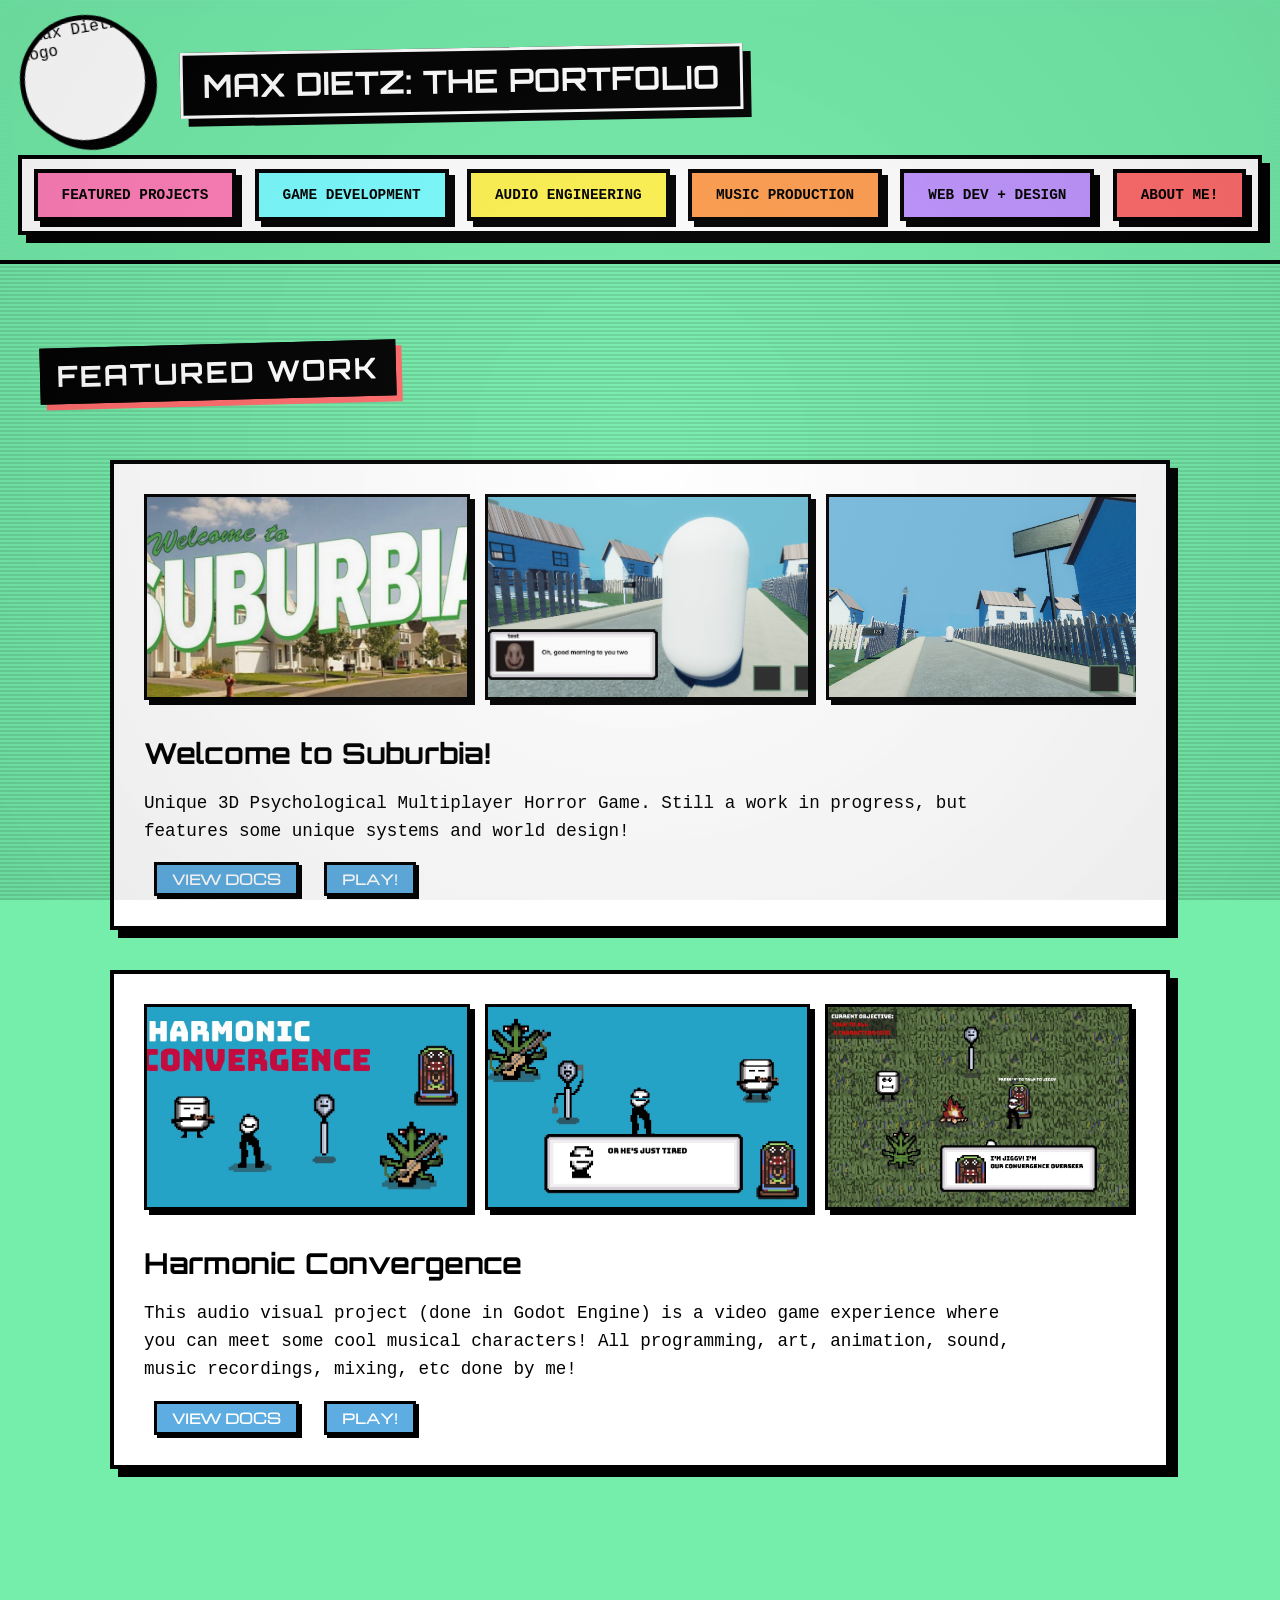
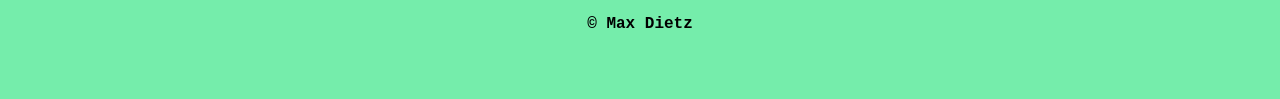
==== portfolioFolder/index.html @ 634a85a2 "universal V2 implement Design Docs" ====
<!DOCTYPE html>
<html lang="en">
<head>
    <meta charset="UTF-8">
    <meta name="viewport" content="width=device-width, initial-scale=1.0">
    <title>Max Dietz - The Portfolio</title>
    <link href="portfolio.css" rel="stylesheet">
    <link href="https://fonts.googleapis.com/css2?family=Michroma&family=Orbitron:wght@400..900&family=Raleway:ital,wght@0,100..900;1,100..900&family=Roboto:ital,wght@0,100..900;1,100..900&display=swap" rel="stylesheet">
</head>
<body>

    <div class="top-bar">
        <div class="header-wrap">
            <img src="img/logo.png" alt="Max Dietz Logo" class="main-logo"> 
            <header>
                <h1>MAX DIETZ: THE PORTFOLIO</h1>
            </header>
        </div>
        
        <nav>
            <ul>
                <li><a href="https://maxjdietz.github.io/max-dietz-portfolio/portfolioFolder/index.html">Featured Projects</a></li>
                <li><a href="https://maxjdietz.github.io/max-dietz-portfolio/portfolioFolder/portfolio_gameDev.html">Game Development</a></li>
                <li><a href="https://maxjdietz.github.io/max-dietz-portfolio/portfolioFolder/portfolio_AudioEng.html">Audio Engineering</a></li>
                <li><a href="https://maxjdietz.github.io/max-dietz-portfolio/portfolioFolder/portfolio_MusicProd.html">Music Production</a></li>
                <li><a href="https://maxjdietz.github.io/max-dietz-portfolio/portfolioFolder/portfolio_Design.html">Web Dev + Design</a></li>
                <li><a href="https://maxjdietz.github.io/max-dietz-portfolio/portfolioFolder/portfolio_AboutMe.html">About Me!</a></li>
            </ul>
        </nav>
    </div>

    <main>
        <h2>Featured Work</h2>

        <div class="side">
            <div class="side-image-row">
                <img src="img/Welcome4.jpg" alt="Suburbia 4">
                <img src="img/Welcome1.jpg" alt="Suburbia 1">
                <img src="img/Welcome2.jpg" alt="Suburbia 2">
                <img src="img/Welcome3.jpg" alt="Suburbia 3">
            </div>
            <aside>
                <h3>Welcome to Suburbia!</h3>
                <p>Unique 3D Psychological Multiplayer Horror Game. Still a work in progress, but features some unique systems and world design!</p>
                <div style="display: flex; gap: 15px; margin-top: 10px;">
                    <button class="projects-btn" onclick="openModal('radio')">View Docs</button>
                    <a href="https://mjdietz04.itch.io/welcome-to-suburbia" class="projects-btn" target="_blank" style="background: #5dade2;">Play!</a>
                </div>
            </aside>
        </div>

        <div class="side">
            <div class="side-image-row">
                <img src="img/hC1.jpg" alt="Harmonic 1">
                <img src="img/hC2.jpg" alt="Harmonic 2">
                <img src="img/hC3.jpg" alt="Harmonic 3">
                <img src="img/hC4.jpg" alt="Harmonic 4">
            </div>
            <aside>
                <h3>Harmonic Convergence</h3>
                <p>This audio visual project (done in Godot Engine) is a video game experience where you can meet some cool musical characters! All programming, art, animation, sound, music recordings, mixing, etc done by me!</p>
                <div style="display: flex; gap: 15px; margin-top: 10px;">
                    <button class="projects-btn" onclick="openModal('radio')">View Docs</button>
                    <a href="https://mjdietz04.itch.io/harmonic-convergence" class="projects-btn" target="_blank" style="background: #5dade2;">Play!</a>
                </div>
            </aside>
        </div>
    </main>

    <footer><p>© Max Dietz</p></footer>

    <div id="projectModal" class="modal-overlay">
        <button class="close-doc" onclick="closeModal()">✕ CLOSE</button>
        <div class="modal-container" id="modalBody"></div>
    </div>

    <script src="portfolio.js"></script>
</body>
</html>
---- portfolioFolder/portfolio.css ----
:root {
    --bg-color: #75edab;
    --card-bg: #ffffff;
    --accent: #ff6b6b; /* A goofy coral red */
    --shadow: 8px 8px 0px 0px rgba(0,0,0,1);
    --hover-shadow: 4px 4px 0px 0px rgba(0,0,0,1);
}



/* Header & Nav */
/* Sticky Nav Logic */


.header-wrap {
    display: flex;
    align-items: center;
    gap: 20px;
    margin-left: 20px;
}:root {
    --bg-color: #75edab;
    --card-bg: #ffffff;
    --accent: #ff6b6b; /* A goofy coral red */
    --shadow: 8px 8px 0px 0px rgba(0,0,0,1);
    --hover-shadow: 4px 4px 0px 0px rgba(0,0,0,1);
}

html, body {
    height: 100%;
    margin: 0;
    background-color: var(--bg-color);
    font-family: 'Courier New', Courier, monospace;
    scroll-behavior: smooth;
}
html {
    /* Ensures the 'canvas' for the background exists for the whole page */
    height: 100%;
    background-color: var(--bg-color); 
}

body {
    /* Min-height ensures it covers the screen, but can grow with projects */
    min-height: 100%;
    margin: 0;
    padding: 0;

    /* Your texture logic */
    background: linear-gradient(
        rgba(18, 16, 16, 0) 50%, 
        rgba(0, 0, 0, 0.1) 50%
    ), var(--bg-color);
    background-size: 100% 4px;
    background-attachment: fixed;
    
    /* This helps keep the background from 'jumping' on mobile */
    background-repeat: repeat;
}
body::after {
    content: "";
    position: fixed; /* Keeps the vignette/glow glued to the glass */
    top: 0;
    left: 0;
    width: 100vw;
    height: 100vh;
    /* This creates that slight screen-glow/static feel */
    background: radial-gradient(circle, rgba(255,255,255,0.05) 0%, rgba(0,0,0,0.08) 100%);
    pointer-events: none;
    z-index: 9999;
}

/* Remove background from body, keep it only on html */
body {
    background-color: var(--bg-color);
    margin: 0;
}

/* Create a dedicated texture layer */
body::before {
    content: "";
    position: fixed; /* Glued to the screen */
    top: 0;
    left: 0;
    width: 100%;
    height: 100%;
    z-index: -1; /* Sits behind everything */
    
    background: linear-gradient(
        rgba(18, 16, 16, 0) 50%, 
        rgba(0, 0, 0, 0.1) 50%
    );
    background-size: 100% 4px;
    pointer-events: none; /* Clicks go through it */
}
/* Header & Nav */
/* Sticky Nav Logic */


.top-bar {
    position: sticky; 
    top: 0;
    z-index: 1000;
    padding: 15px 0;
    

    background: rgba(117, 237, 171, 0.8); 
    backdrop-filter: blur(5px); 
    
    border-bottom: 4px solid black; 
    -webkit-backdrop-filter: blur(10px);
    border-bottom: 4px solid black;
}
.top-bar {
    background: rgba(117, 237, 171, 0.85); /* Your green at 85% opacity */
    backdrop-filter: blur(10px); /* Blurs the grid texture behind it */
    -webkit-backdrop-filter: blur(10px);
    border-bottom: 4px solid black;
}




/* You'll need to change your H1 border so it doesn't disappear */
.top-bar h1 {
    border: 3px solid white;
    font-family: 'Orbitron', sans-serif; /* Matching your project titles */
}

.header-wrap {
    display: flex;
    align-items: center;
    gap: 30px;
    margin-left: 20px;
}

/* Logo Styling - The "Sticker" Look */
.main-logo {
    width: 120px;       /* Increased from 80px */
    height: 120px;      /* Increased from 80px */
    border: 5px solid black; /* Slightly thicker border for the larger size */
    border-radius: 50%; 
    background: white;
    transform: rotate(-10deg); 
    box-shadow: 6px 6px 0px black; /* Heavier shadow for a bigger "sticker" */
    transition: 0.3s cubic-bezier(0.175, 0.885, 0.32, 1.275);
    object-fit: contain;
    z-index: 1001; /* Ensure it sits above the nav */
}

.main-logo:hover {
    transform: rotate(5deg) scale(1.15); /* Slightly more aggressive pop */
    background: var(--accent);
}


h1 {
    background: black;
    color: white;
    display: inline-block;
    padding: 10px 20px;
    transform: rotate(-1deg);
    border: 3px solid black;
    box-shadow: var(--shadow);
    margin-bottom: 20px;
}

/* 3. THE "STICKER SHEET" NAV */
/* 3. THE CLEAN STICKER NAV (No Double Borders) */
nav {
    background: transparent;
    border: none;
    box-shadow: none;
    width: 100%;
    margin: 30px 0;
    padding: 0;
    position: sticky;
    top: 20px;
    z-index: 1000;
}

nav ul {
    display: flex;
    list-style: none;
    padding: 0;
    margin: 0;
    gap: 15px; 
    justify-content: center;
    flex-wrap: wrap;
}

/* We strip the LI completely so it doesn't create extra boxes/borders */
nav li {
    background: none !important;
    border: none !important;
    padding: 0 !important;
    margin: 0 !important;
    box-shadow: none !important;
}

nav li a {
    display: inline-block;
    padding: 14px 24px;
    text-decoration: none;
    color: black;
    font-weight: 900;
    font-size: 0.9rem;
    text-transform: uppercase;
    
    /* THE ONLY BORDER */
    border: 4px solid #000; 
    
    /* Hard Shadow */
    box-shadow: 6px 6px 0px 0px #000;
    
    transition: all 0.2s cubic-bezier(0.175, 0.885, 0.32, 1.275);
}

/* Colors for the stickers */
nav li:nth-child(1) a { background: #ff7eb9; } 
nav li:nth-child(2) a { background: #7afcff; } 
nav li:nth-child(3) a { background: #fff352; } 
nav li:nth-child(4) a { background: #ff9e4f; } 
nav li:nth-child(5) a { background: #bf94ff; } 
nav li:nth-child(6) a { background: #ff6b6b; } 

/* The "Wobble" Hover Effect */
nav li:hover a {
    transform: scale(1.1) rotate(-3deg); /* Slight tilt */
    box-shadow: 10px 10px 0px 0px #000;
}

nav li:active a {
    transform: scale(0.95) rotate(0deg);
    box-shadow: 2px 2px 0px 0px #000;
}

/* Main Content Layout */
main {
    padding: 40px 20px;
}

h2 {
    font-size: 2.5rem;
    margin-left: 10px;
    font-family: 'Orbitron', sans-serif; /* Matching your project titles */
}

main h2 {
    background: black;
    color: white;
    display: inline-block; /* Makes the box only as wide as the text */
    padding: 8px 15px;
    font-family: 'Orbitron', sans-serif; /* Matching your project titles */
    font-size: 1.8rem;
    text-transform: uppercase;
    letter-spacing: 2px;
    
    /* The "Goofy" tilt */
    transform: rotate(-1.5deg);
    
    /* Hard shadow to match the cards */
    box-shadow: 6px 6px 0px var(--accent); /* Using your coral red for the shadow here! */
    
    border: 2px solid black;
    margin: 40px 0 20px 20px; /* Gives it space from projects above it */
}

/* Optional: Alternating tilts for a more chaotic look */
main h2:nth-of-type(even) {
    transform: rotate(1.5deg);
    box-shadow: -6px 6px 0px var(--accent);
}

/* Goofy Project Cards */
.side {
    background-color: var(--card-bg);
    border: 4px solid black;
    box-shadow: var(--shadow);
    margin: 40px auto;
    padding: 20px;
    width: 80%;
    transition: all 0.3s cubic-bezier(0.175, 0.885, 0.32, 1.275);
    display: flex;
    flex-direction: column;
}

.side:hover {
    transform: scale(1.02) rotate(0.5deg);
    box-shadow: 12px 12px 0px 0px rgba(0,0,0,1);
    background-color: #f0f0f0;
}

.side aside h3 {
    font-family: 'Orbitron', sans-serif;
    font-size: 1.8rem; /* Bigger title */
    display: flex;
    justify-content: space-between; /* Pushes button to the right */
    align-items: center;
    flex-wrap: wrap; /* Prevents squishing on mobile */
    gap: 15px;
    margin-bottom: 15px;
}

/* Image Handling */
.image-scroller {
    display: flex;
    overflow-x: auto;
    gap: 15px;
    padding-bottom: 15px;
}

img {
    width: 250px;
    height: 150px;
    object-fit: cover;
    border: 3px solid black;
    filter: grayscale(20%);
    transition: 0.3s;
}

img:hover {
    filter: grayscale(0%);
    transform: scale(1.05);
}

.projects-btn {
    background: var(--accent); /* Using your coral red for the main action */
    color: black;
    border: 4px solid black;
    padding: 12px 24px; /* Much bigger button */
    text-decoration: none;
    font-family: 'Michroma', sans-serif;
    font-size: 1rem;
    font-weight: bold;
    text-transform: uppercase;
    box-shadow: 8px 8px 0px black; /* Heavier shadow */
    transition: 0.2s cubic-bezier(0.175, 0.885, 0.32, 1.275);
    cursor: pointer;
}

.projects-btn:hover {
    transform: translate(-2px, -2px); /* Slight lift */
    box-shadow: 12px 12px 0px black;
    background: white; /* Flip colors on hover */
}

.projects-btn:active {
    transform: translate(4px, 4px);
    box-shadow: 2px 2px 0px black;
}

footer {
    text-align: center;
    padding: 50px;
    font-weight: bold;
}


/* Nav Adjustment */
nav {
    margin: 10px auto;
    width: 95%;
    /* Keep your existing nav styles here */
}

h1 {
    background: black;
    color: white;
    display: inline-block;
    padding: 10px 20px;
    transform: rotate(-1deg);
    border: 3px solid black;
    box-shadow: var(--shadow);
    margin-bottom: 20px;
}

nav {
    background: white;
    border: 4px solid black;
    box-shadow: var(--shadow);
    padding: 10px;
    width: 95%;
}

nav ul {
    display: flex;
    list-style: none;
    padding: 0;
    margin: 0;
    justify-content: space-around;
    flex-wrap: wrap;
}

nav li {
    background: white;
    border: 2px solid black;
    padding: 8px 15px;
    margin: 5px;
    transition: 0.2s;
    cursor: pointer;
}

nav li:hover {
    background: var(--accent);
    transform: translateY(-3px) rotate(2deg);
    box-shadow: var(--hover-shadow);
}

/* Main Content Layout */
main {
    padding: 40px 20px;
}

h2 {
    font-size: 2.5rem;
    margin-left: 10px;
}

/* Goofy Project Cards */
.side {
    background-color: var(--card-bg);
    border: 4px solid black;
    box-shadow: var(--shadow);
    margin: 40px auto;
    padding: 30px;
    width: 80%;
    gap: 25px;
    transition: all 0.3s cubic-bezier(0.175, 0.885, 0.32, 1.275);
    display: flex;
    flex-direction: column;
}

.side p {
    font-size: 1.1rem;
    line-height: 1.6;
    max-width: 90%; /* Keeps lines from being too long and hard to read */
}

.side:hover {
    transform: scale(1.02) rotate(0.5deg);
    box-shadow: 12px 12px 0px 0px rgba(0,0,0,1);
    background-color: #f0f0f0;
}

/* Image Handling */
.image-scroller {
    display: flex;
    overflow-x: auto;
    gap: 15px;
    padding-bottom: 15px;
}

img {
    width: 250px;
    height: 150px;
    object-fit: cover;
    border: 3px solid black;
    filter: grayscale(20%);
    transition: 0.3s;
}

img:hover {
    filter: grayscale(0%);
    transform: scale(1.05);
}

/* Buttons */
.projects-btn {
    background: #5dade2;
    color: white;
    border: 3px solid black;
    padding: 5px 15px;
    text-decoration: none;
    font-size: 0.8rem;
    display: inline-block;
    margin-left: 10px;
    box-shadow: 3px 3px 0px black;
}

.projects-btn:hover {
    background: black;
    color: white;
    box-shadow: none;
    transform: translate(2px, 2px);
}

footer {
    text-align: center;
    padding: 50px;
    font-weight: bold;
}

/* THE ANIMATION DEFINITION */
@keyframes goofyPop {
    0% {
        transform: scale(0) rotate(-45deg);
        opacity: 0;
    }
    70% {
        transform: scale(1.2) rotate(10deg); /* Overshoot for that "boing" feel */
        opacity: 1;
    }
    100% {
        transform: scale(1) rotate(-10deg); /* Settle at your original tilt */
        opacity: 1;
    }
}

/* APPLYING IT TO THE LOGO */
.main-logo {
    /* Your existing styles stay here, but add this line: */
    animation: goofyPop 1.2s cubic-bezier(0.175, 0.885, 0.32, 1.275) forwards;
    
    /* Ensure it doesn't flicker before starting */
    opacity: 0; 
    animation-fill-mode: forwards;
}

/* Full-screen overlay */
.modal-overlay {
    position: fixed;
    top: 0;
    left: 0;
    width: 100%;
    height: 100%;
    background: rgba(255, 255, 255, 0.98); /* Almost solid white for a clean look */
    display: none;
    z-index: 2000;
    overflow-y: auto; /* Scrollable for long docs */
}

.modal-active {
    display: block !important;
}

/* 1. Darker Backdrop */
.modal-overlay {
    position: fixed;
    top: 0;
    left: 0;
    width: 100%;
    height: 100%;
    /* Darkened to 90% black with a slight blur for depth */
    background: rgba(0, 0, 0, 0.9); 
    backdrop-filter: blur(8px);
    display: none;
    z-index: 2000;
    overflow-y: auto;
    /* Smooth fade in for the overlay itself */
    animation: fadeIn 0.3s ease-out;
}

.modal-active {
    display: block !important;
}

/* 2. Simple Slide-up Animation for Content */
.modal-container {
    max-width: 1100px;
    margin: 50px auto;
    padding: 40px;
    background: white; /* Contrast against the dark backdrop */
    border: 4px solid black;
    box-shadow: 15px 15px 0px black;
    
    /* The Animation */
    animation: slideUp 0.4s cubic-bezier(0.165, 0.84, 0.44, 1);
}

/* Animation Keyframes */
@keyframes fadeIn {
    from { opacity: 0; }
    to { opacity: 1; }
}

@keyframes slideUp {
    from { 
        transform: translateY(30px); 
        opacity: 0; 
    }
    to { 
        transform: translateY(0); 
        opacity: 1; 
    }
}

/* Close Button - adjusted to stand out on dark bg */
.close-doc {
    position: fixed;
    top: 20px;
    right: 40px;
    background: var(--accent);
    color: black;
    border: 3px solid black;
    padding: 10px 20px;
    font-family: 'Orbitron', sans-serif;
    font-weight: bold;
    cursor: pointer;
    z-index: 2001;
    box-shadow: 4px 4px 0px black;
}

/* Main Portfolio Image Row */
.side-image-row img {
    width: 320px;  /* Slightly bigger than original 250px */
    height: 200px; /* Slightly bigger than original 150px */
    object-fit: cover;
    border: 3px solid black; 
    box-shadow: 5px 5px 0px black;
    transition: all 0.2s ease;
}

.side-image-row img:hover {
    transform: translateY(-3px); /* Subtle lift instead of a big scale */
    box-shadow: 8px 8px 0px black;
}

/* Ensure the scroller is clean and tight */
.side-image-row {
    display: flex;
    overflow-x: auto;
    gap: 15px;
    padding-bottom: 15px;
}

/* Documentation Gallery Tweaks */
/* Reduce space between image row and the text area */
.side-image-row {
    padding-bottom: 5px; /* Shaved down from 15px/20px */
    margin-bottom: 0;
}

.side aside {
    padding-top: 5px; /* Shaved down from 15px/20px */
}

.side aside h3 {
    margin-top: 0; /* Remove any top margin pushing the name down */
    padding-top: 0;
}
/* 1. Add transition to the logo and header so the movement is smooth */
/* 1. Ensure the logo has a smooth transition for all states */
.main-logo {
    transition: transform 0.3s cubic-bezier(0.175, 0.885, 0.32, 1.275) !important;
    display: inline-block; /* Ensures the transform has a proper axis to rotate on */
}

/* 2. Target the logo directly for the hover */
.main-logo:hover {
    /* We must keep the original -10deg or tweak it, 
       otherwise it will jump to 0deg before moving */
    transform: scale(1.1) rotate(-5deg) translateY(-5px) !important;
    cursor: pointer;
    z-index: 1001; /* Brings it above the header bar shadow */
}

/* 3. The Header Text Hover */
.header-wrap header:hover h1 {
    transform: translateY(-3px) rotate(1deg);
    transition: 0.2s;
    cursor: default;
}
/* 1. Set the transition for the H3 titles */
.side h3 {
    transition: transform 0.3s cubic-bezier(0.175, 0.885, 0.32, 1.275);
    display: inline-block; /* Essential for the transform to work smoothly */
    cursor: default;
}

/* 2. Apply the hover effect */
.side h3:hover {
    /* Lifts it up and gives it a slight "active" tilt */
    transform: translateY(-5px) rotate(-1deg) scale(1.02);
    color: var(--accent); /* Optional: changes text to your coral red on hover */
}

/* 3. Ensure the buttons inside the H3 (like in 'About Me') don't get messy */
.side h3 .projects-btn {
    vertical-align: middle;
}
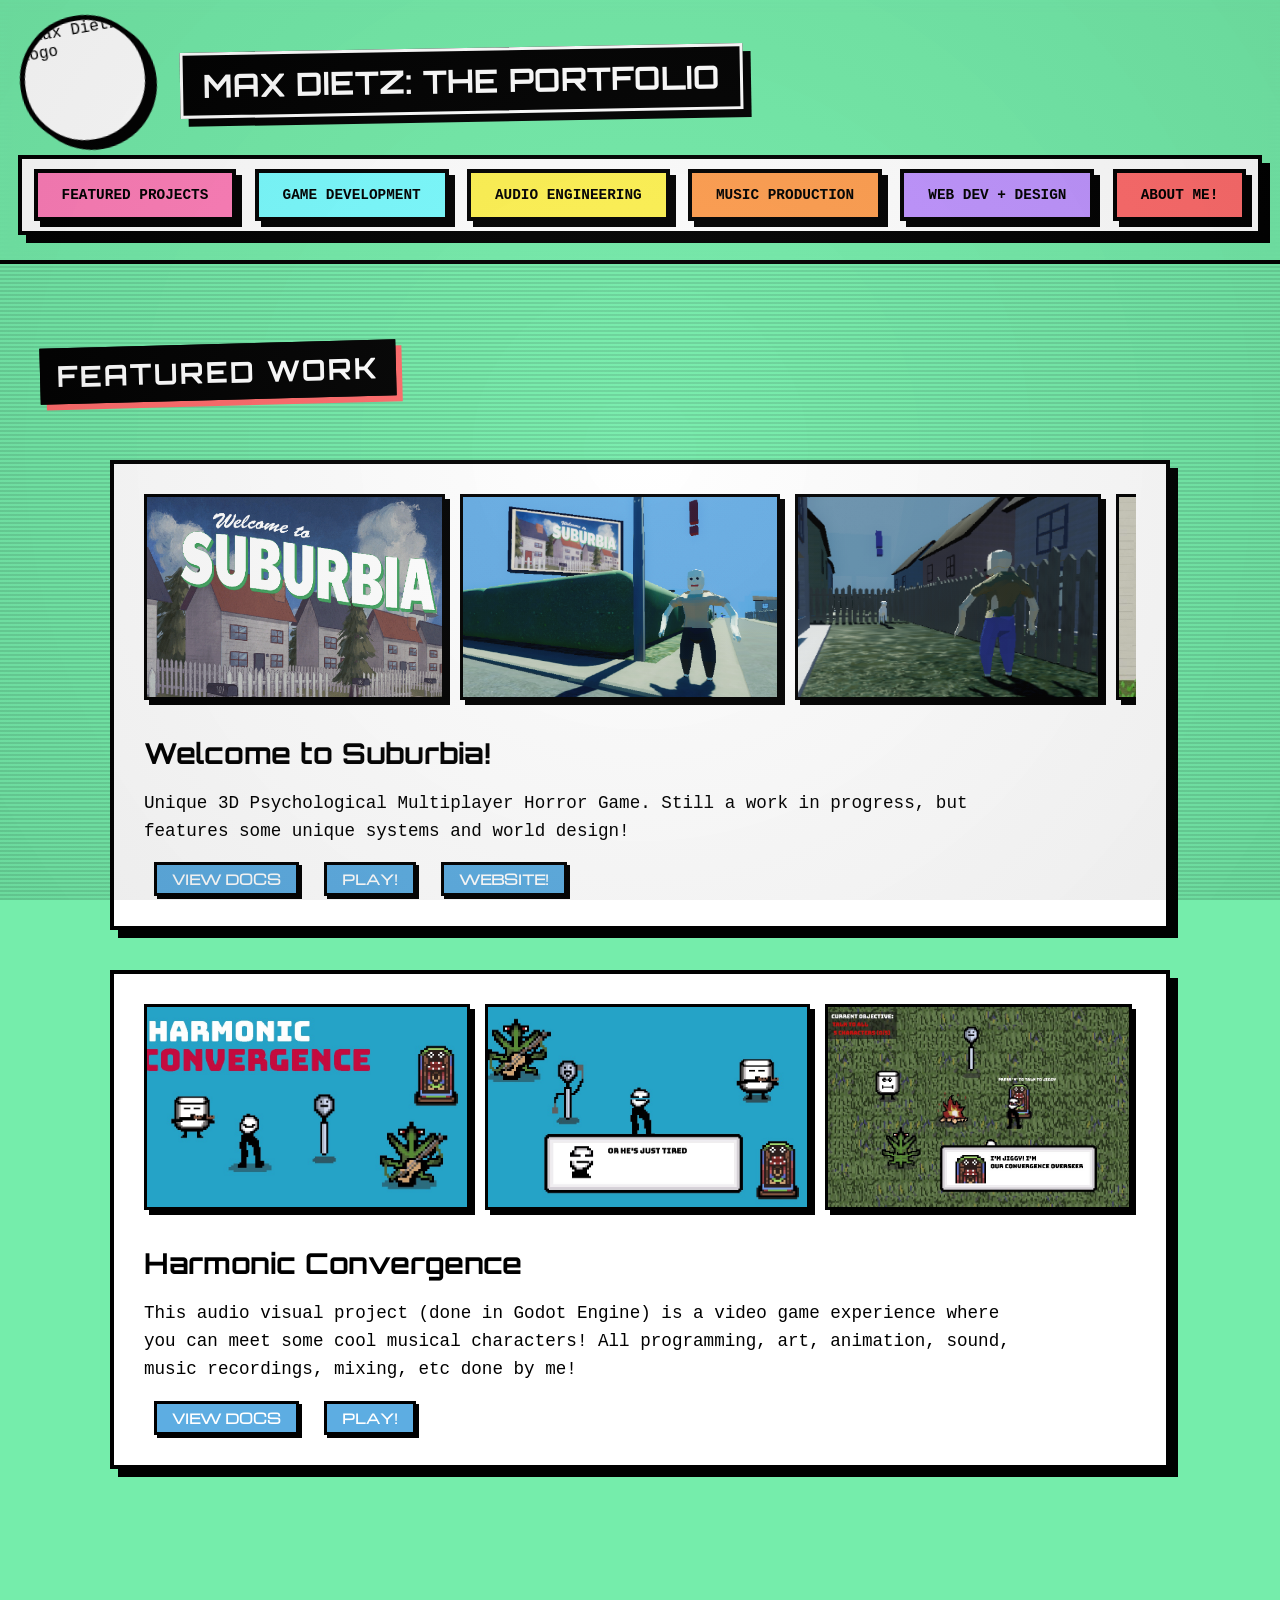
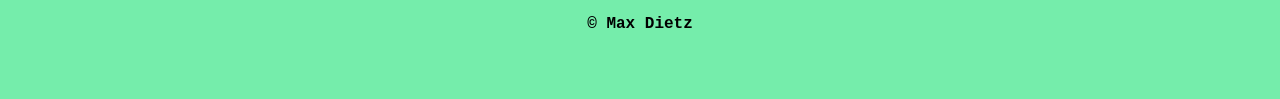
==== commit 686a2571: "ContentUpdate V1" ====
--- a/portfolioFolder/index.html
+++ b/portfolioFolder/index.html
@@ -34,17 +34,22 @@
 
         <div class="side">
             <div class="side-image-row">
-                <img src="img/Welcome4.jpg" alt="Suburbia 4">
-                <img src="img/Welcome1.jpg" alt="Suburbia 1">
-                <img src="img/Welcome2.jpg" alt="Suburbia 2">
-                <img src="img/Welcome3.jpg" alt="Suburbia 3">
+                <img src="img/WTS1.png" alt="Suburbia 1">
+                <img src="img/WTS2.png" alt="Suburbia 2">
+                <img src="img/WTS3.png" alt="Suburbia 3">
+                <img src="img/WTS4.png" alt="Suburbia 4">
+                <img src="img/WTS5.png" alt="Suburbia 5">
+                <img src="img/WTS6.png" alt="Suburbia 6">
+                <img src="img/WTS7.png" alt="Suburbia 7">
+                <img src="img/WTS8.png" alt="Suburbia 8">
             </div>
             <aside>
                 <h3>Welcome to Suburbia!</h3>
                 <p>Unique 3D Psychological Multiplayer Horror Game. Still a work in progress, but features some unique systems and world design!</p>
                 <div style="display: flex; gap: 15px; margin-top: 10px;">
-                    <button class="projects-btn" onclick="openModal('radio')">View Docs</button>
+                    <button class="projects-btn" onclick="openModal('suburbia')">View Docs</button>
                     <a href="https://mjdietz04.itch.io/welcome-to-suburbia" class="projects-btn" target="_blank" style="background: #5dade2;">Play!</a>
+                    <a class="projects-btn" href="https://welcometosuburbia.com/">Website!</a>
                 </div>
             </aside>
         </div>
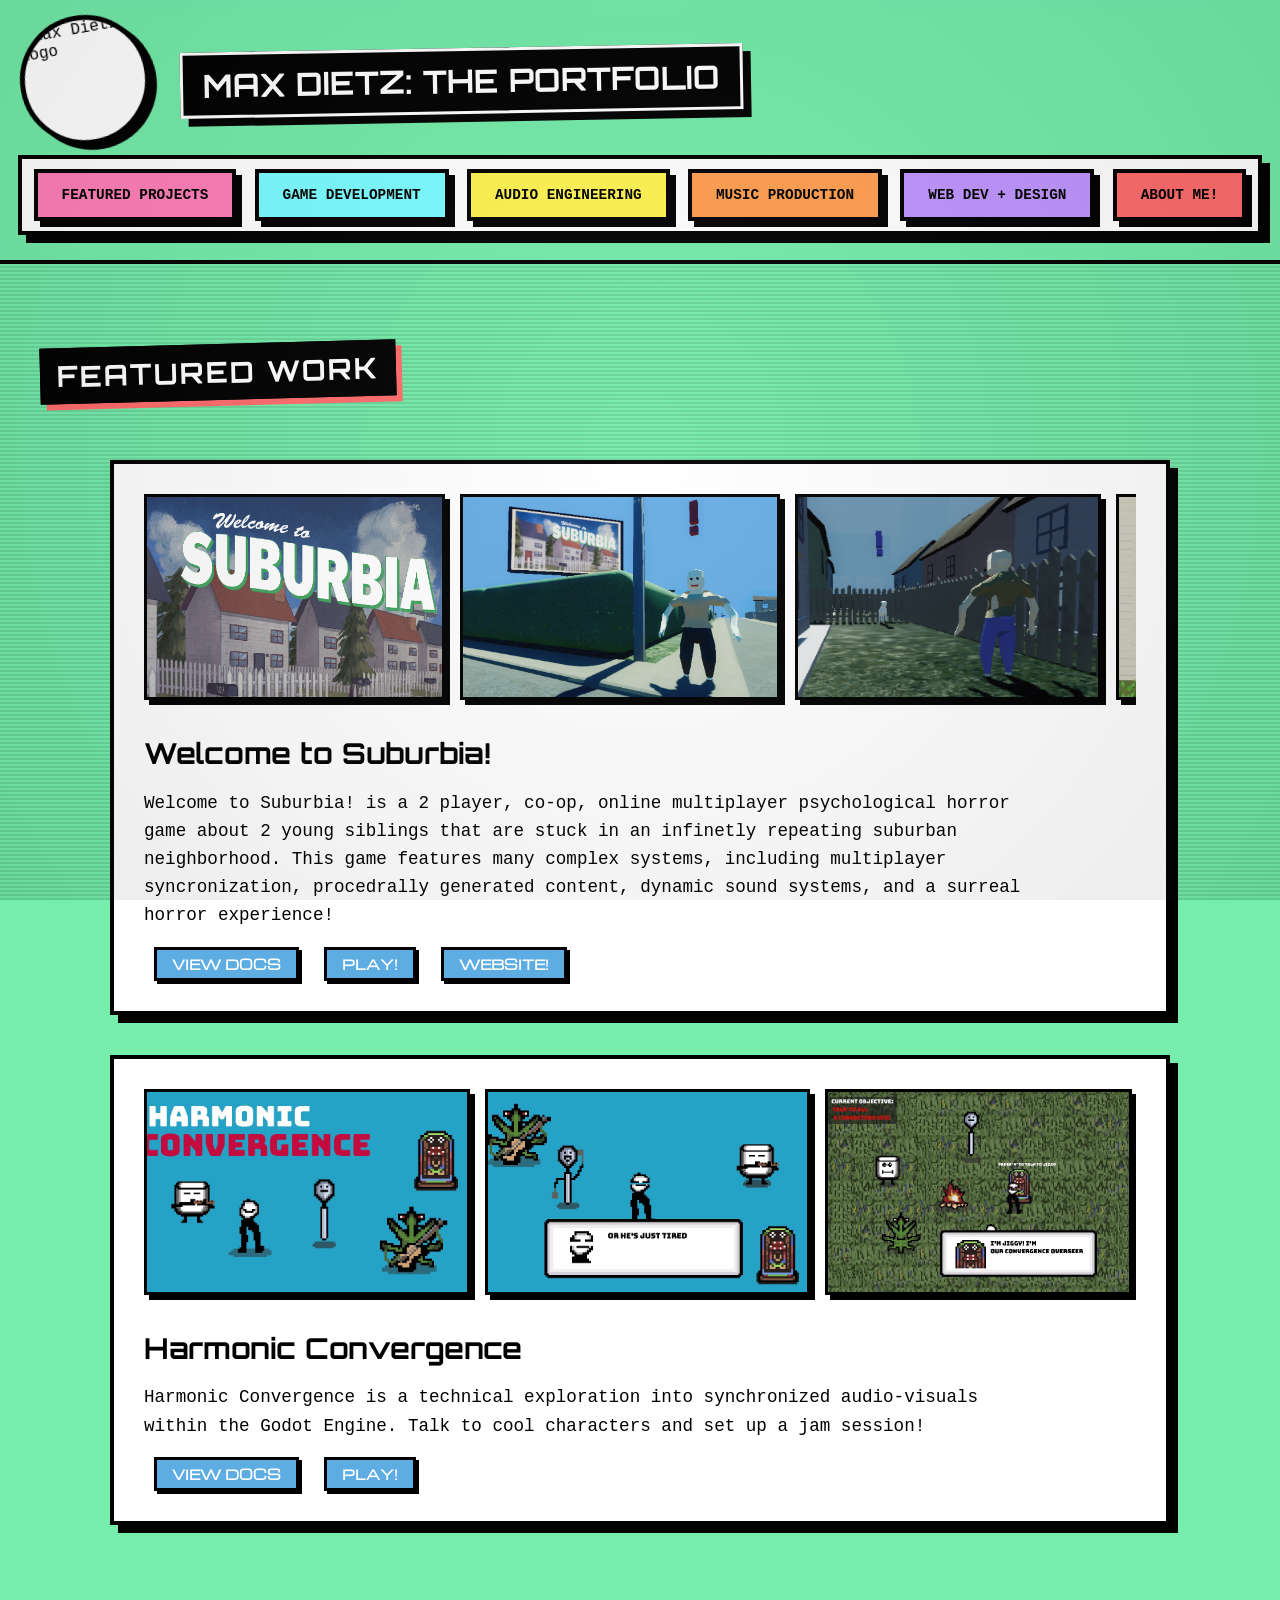
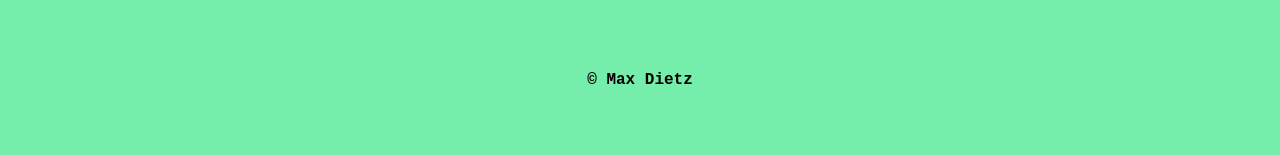
==== commit 35fd71ad: "bruh" ====
--- a/portfolioFolder/index.html
+++ b/portfolioFolder/index.html
@@ -45,7 +45,7 @@
             </div>
             <aside>
                 <h3>Welcome to Suburbia!</h3>
-                <p>Unique 3D Psychological Multiplayer Horror Game. Still a work in progress, but features some unique systems and world design!</p>
+                <p>Welcome to Suburbia! is a 2 player, co-op, online multiplayer psychological horror game about 2 young siblings that are stuck in an infinetly repeating suburban neighborhood. This game features many complex systems, including multiplayer syncronization, procedrally generated content, dynamic sound systems, and a surreal horror experience!</p>
                 <div style="display: flex; gap: 15px; margin-top: 10px;">
                     <button class="projects-btn" onclick="openModal('suburbia')">View Docs</button>
                     <a href="https://mjdietz04.itch.io/welcome-to-suburbia" class="projects-btn" target="_blank" style="background: #5dade2;">Play!</a>
@@ -60,12 +60,16 @@
                 <img src="img/hC2.jpg" alt="Harmonic 2">
                 <img src="img/hC3.jpg" alt="Harmonic 3">
                 <img src="img/hC4.jpg" alt="Harmonic 4">
+                <img src="img/hC5.png" alt="Harmonic 5">
+                <img src="img/hC6.png" alt="Harmonic 6">
+                <img src="img/hC7.png" alt="Harmonic 7">
+                <img src="img/hC8.png" alt="Harmonic 8">
             </div>
             <aside>
                 <h3>Harmonic Convergence</h3>
-                <p>This audio visual project (done in Godot Engine) is a video game experience where you can meet some cool musical characters! All programming, art, animation, sound, music recordings, mixing, etc done by me!</p>
+                <p>Harmonic Convergence is a technical exploration into synchronized audio-visuals within the Godot Engine. Talk to cool characters and set up a jam session!</p>
                 <div style="display: flex; gap: 15px; margin-top: 10px;">
-                    <button class="projects-btn" onclick="openModal('radio')">View Docs</button>
+                    <button class="projects-btn" onclick="openModal('harmonic')">View Docs</button>
                     <a href="https://mjdietz04.itch.io/harmonic-convergence" class="projects-btn" target="_blank" style="background: #5dade2;">Play!</a>
                 </div>
             </aside>
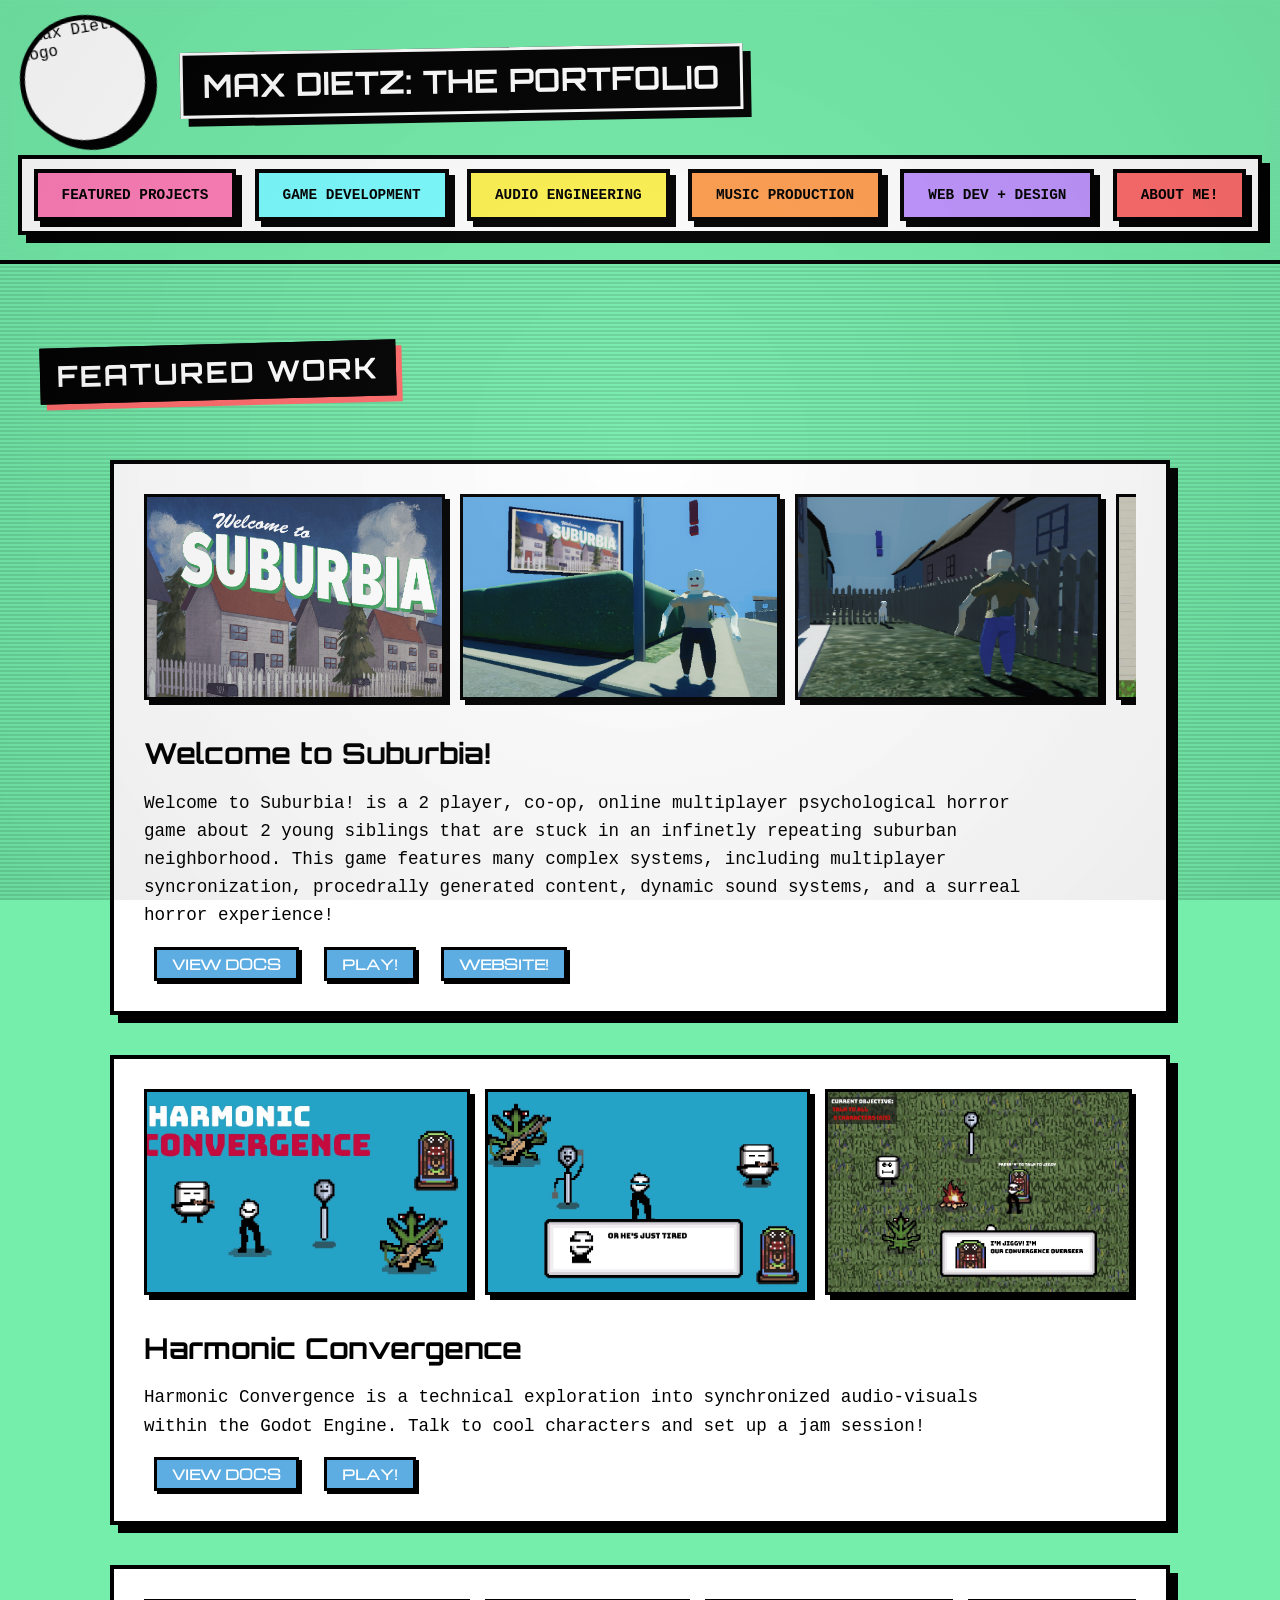
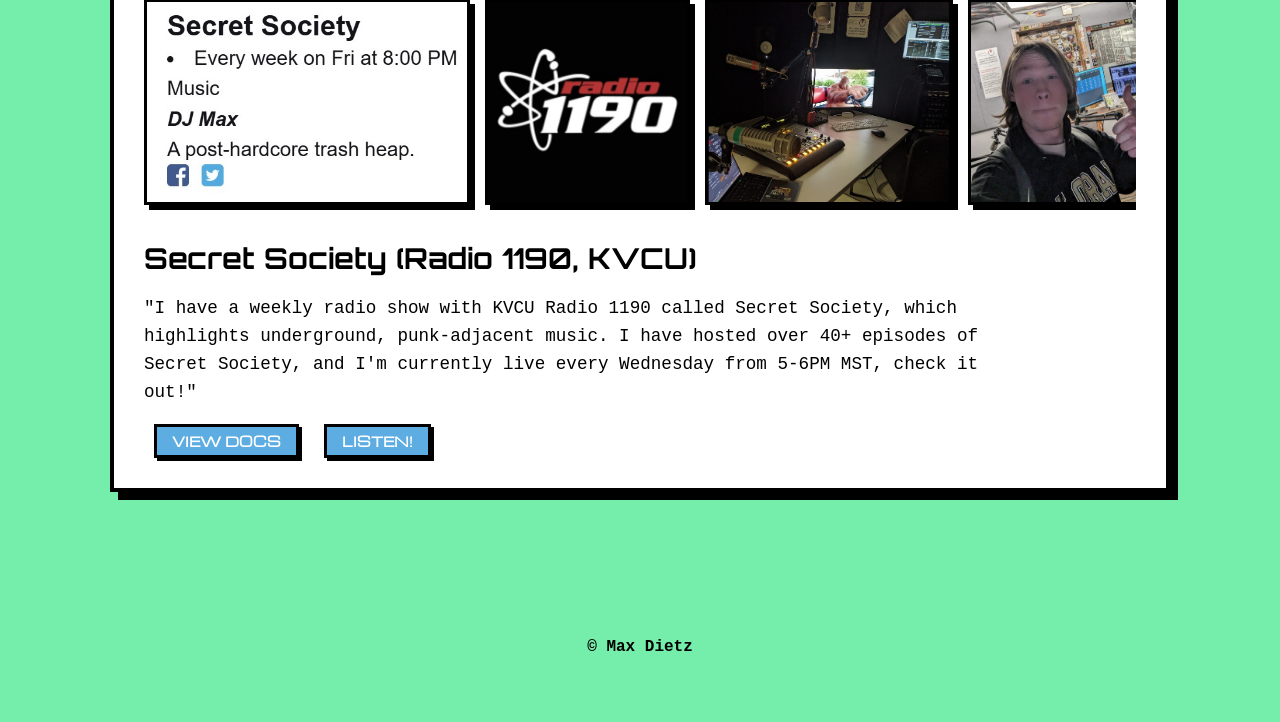
==== commit 50788b5c: "Featured Almost Done" ====
--- a/portfolioFolder/index.html
+++ b/portfolioFolder/index.html
@@ -74,6 +74,22 @@
                 </div>
             </aside>
         </div>
+        <div class="side">
+            <div class="side-image-row">
+                <img src="img/radio2.jpg" alt="Radio 2">
+                <img src="img/radio1.jpg" alt="Radio 1">
+                <img src="img/radio3.jpg" alt="Radio 3">
+                <img src="img/radio4.jpg" alt="Radio 4">
+            </div>
+            <aside>
+                <h3>Secret Society (Radio 1190, KVCU)</h3>
+                <p>"I have a weekly radio show with KVCU Radio 1190 called Secret Society, which highlights underground, punk-adjacent music. I have hosted over 40+ episodes of Secret Society, and I'm currently live every Wednesday from 5-6PM MST, check it out!"</p>
+                <div style="display: flex; gap: 15px; margin-top: 10px;">
+                    <button class="projects-btn" onclick="openModal('radio')">View Docs</button>
+                    <a href="https://1190.radio/schedule/" class="projects-btn" target="_blank" style="background: #5dade2;">LISTEN!</a>
+                </div>
+            </aside>
+        </div>
     </main>
 
     <footer><p>© Max Dietz</p></footer>
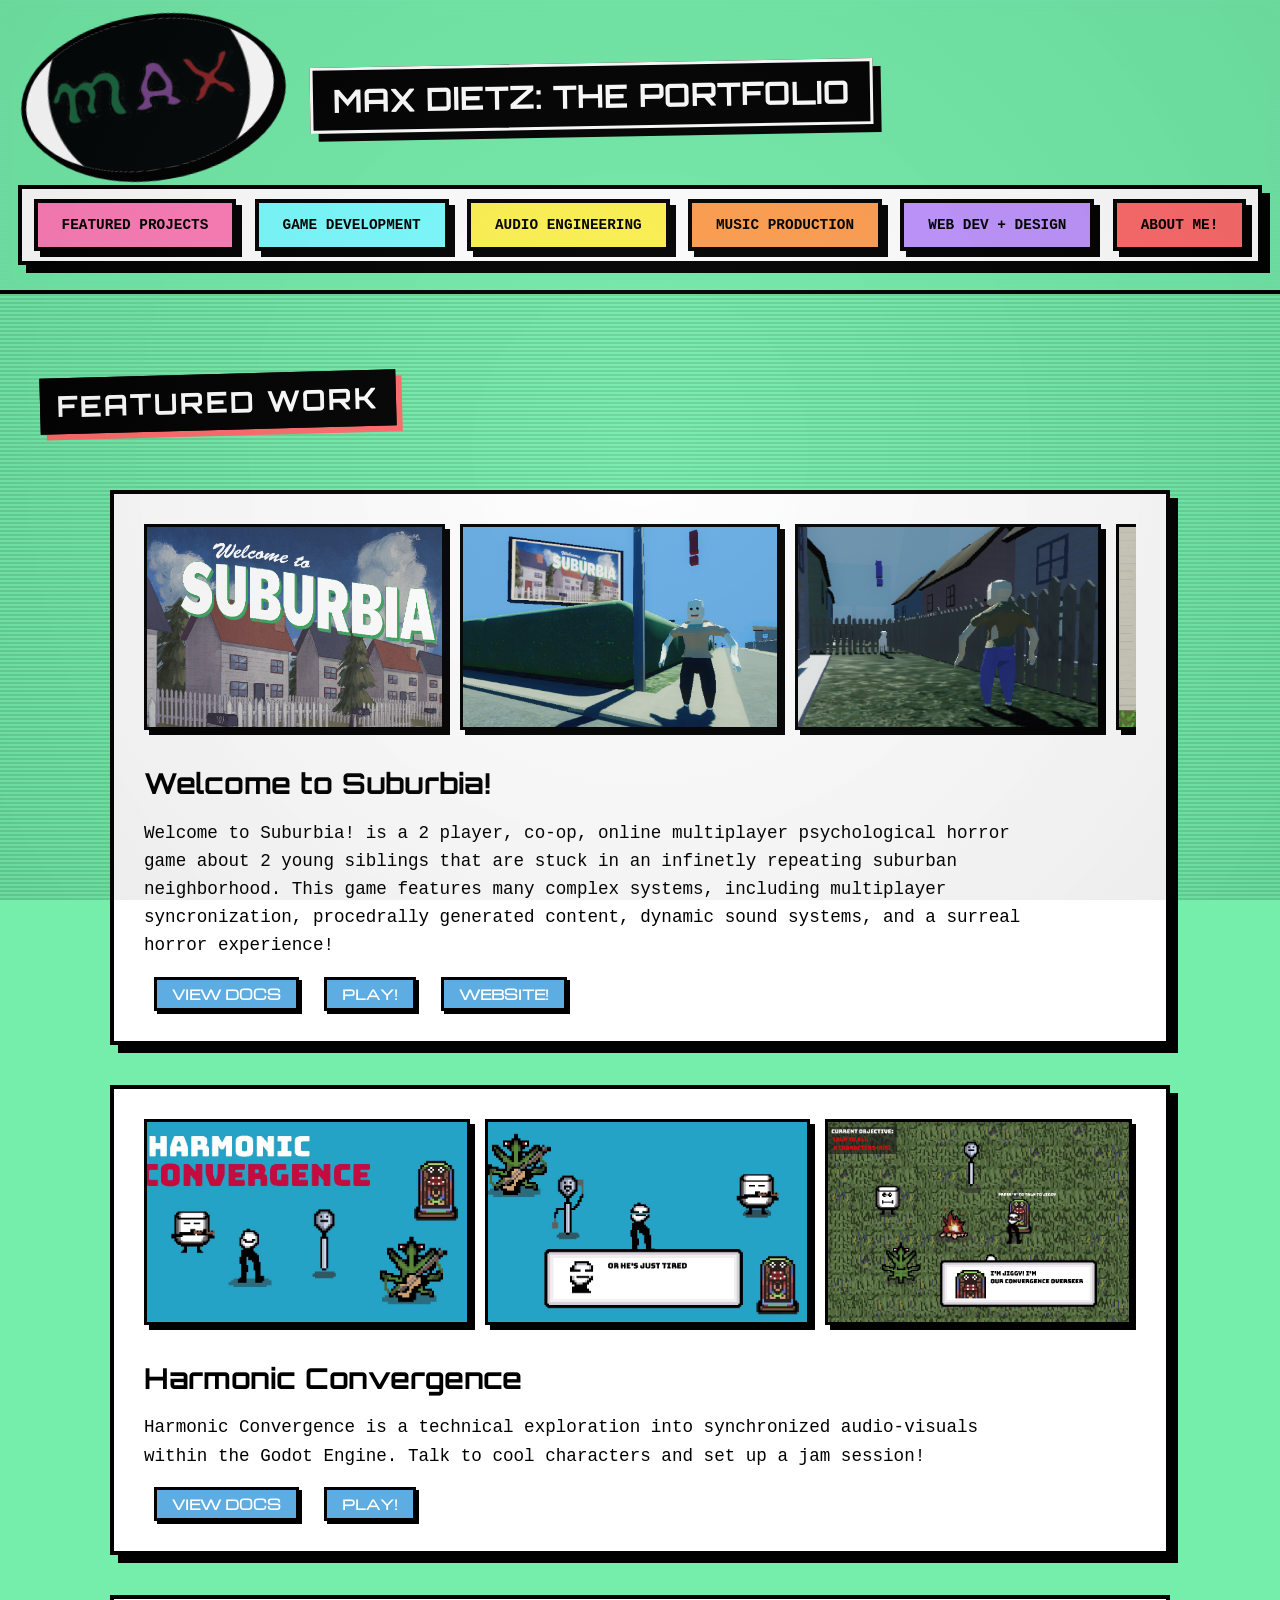
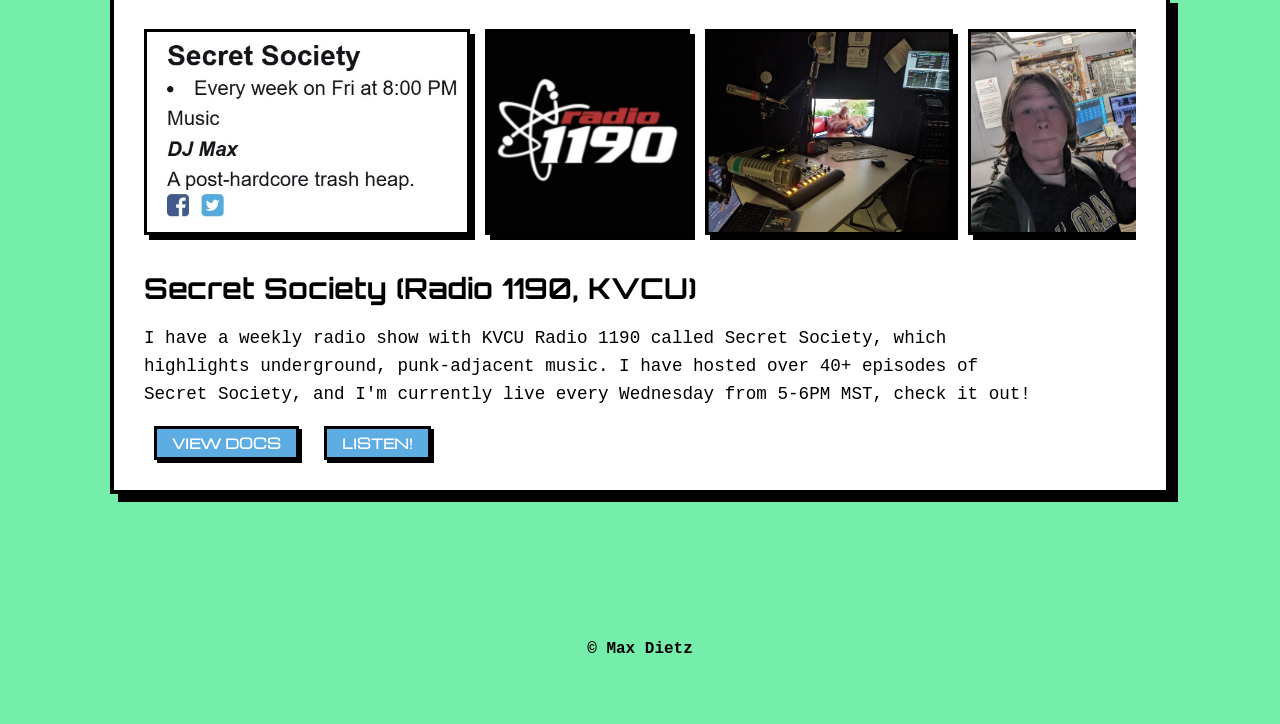
==== commit f77f911b: "Work" ====
--- a/portfolioFolder/index.html
+++ b/portfolioFolder/index.html
@@ -11,7 +11,7 @@
 
     <div class="top-bar">
         <div class="header-wrap">
-            <img src="img/logo.png" alt="Max Dietz Logo" class="main-logo"> 
+            <img src="img/LogoPort.png" alt="Max Dietz Logo" class="main-logo"> 
             <header>
                 <h1>MAX DIETZ: THE PORTFOLIO</h1>
             </header>
@@ -80,10 +80,14 @@
                 <img src="img/radio1.jpg" alt="Radio 1">
                 <img src="img/radio3.jpg" alt="Radio 3">
                 <img src="img/radio4.jpg" alt="Radio 4">
+                <img src="img/radio5.png" alt="Radio 5">
+                <img src="img/radio6.png" alt="Radio 6">
+                <img src="img/radio7.png" alt="Radio 7">
+                <img src="img/radio8.png" alt="Radio 8">
             </div>
             <aside>
                 <h3>Secret Society (Radio 1190, KVCU)</h3>
-                <p>"I have a weekly radio show with KVCU Radio 1190 called Secret Society, which highlights underground, punk-adjacent music. I have hosted over 40+ episodes of Secret Society, and I'm currently live every Wednesday from 5-6PM MST, check it out!"</p>
+                <p>I have a weekly radio show with KVCU Radio 1190 called Secret Society, which highlights underground, punk-adjacent music. I have hosted over 40+ episodes of Secret Society, and I'm currently live every Wednesday from 5-6PM MST, check it out!</p>
                 <div style="display: flex; gap: 15px; margin-top: 10px;">
                     <button class="projects-btn" onclick="openModal('radio')">View Docs</button>
                     <a href="https://1190.radio/schedule/" class="projects-btn" target="_blank" style="background: #5dade2;">LISTEN!</a>
--- a/portfolioFolder/portfolio.css
+++ b/portfolioFolder/portfolio.css
@@ -1,10 +1,4 @@
-:root {
-    --bg-color: #75edab;
-    --card-bg: #ffffff;
-    --accent: #ff6b6b; /* A goofy coral red */
-    --shadow: 8px 8px 0px 0px rgba(0,0,0,1);
-    --hover-shadow: 4px 4px 0px 0px rgba(0,0,0,1);
-}
+
 
 
 
@@ -134,21 +128,25 @@
 
 /* Logo Styling - The "Sticker" Look */
 .main-logo {
-    width: 120px;       /* Increased from 80px */
-    height: 120px;      /* Increased from 80px */
+    
     border: 5px solid black; /* Slightly thicker border for the larger size */
     border-radius: 50%; 
     background: white;
     transform: rotate(-10deg); 
     box-shadow: 6px 6px 0px black; /* Heavier shadow for a bigger "sticker" */
     transition: 0.3s cubic-bezier(0.175, 0.885, 0.32, 1.275);
-    object-fit: contain;
+    /* object-fit: cover; */
     z-index: 1001; /* Ensure it sits above the nav */
 }
 
 .main-logo:hover {
     transform: rotate(5deg) scale(1.15); /* Slightly more aggressive pop */
     background: var(--accent);
+}
+
+.main-logo img{
+    object-fit: cover;
+    
 }
 
 
@@ -505,15 +503,7 @@
     }
 }
 
-/* APPLYING IT TO THE LOGO */
-.main-logo {
-    /* Your existing styles stay here, but add this line: */
-    animation: goofyPop 1.2s cubic-bezier(0.175, 0.885, 0.32, 1.275) forwards;
-    
-    /* Ensure it doesn't flicker before starting */
-    opacity: 0; 
-    animation-fill-mode: forwards;
-}
+
 
 /* Full-screen overlay */
 .modal-overlay {
@@ -637,21 +627,9 @@
     margin-top: 0; /* Remove any top margin pushing the name down */
     padding-top: 0;
 }
-/* 1. Add transition to the logo and header so the movement is smooth */
-/* 1. Ensure the logo has a smooth transition for all states */
-.main-logo {
-    transition: transform 0.3s cubic-bezier(0.175, 0.885, 0.32, 1.275) !important;
-    display: inline-block; /* Ensures the transform has a proper axis to rotate on */
-}
 
 /* 2. Target the logo directly for the hover */
-.main-logo:hover {
-    /* We must keep the original -10deg or tweak it, 
-       otherwise it will jump to 0deg before moving */
-    transform: scale(1.1) rotate(-5deg) translateY(-5px) !important;
-    cursor: pointer;
-    z-index: 1001; /* Brings it above the header bar shadow */
-}
+
 
 /* 3. The Header Text Hover */
 .header-wrap header:hover h1 {
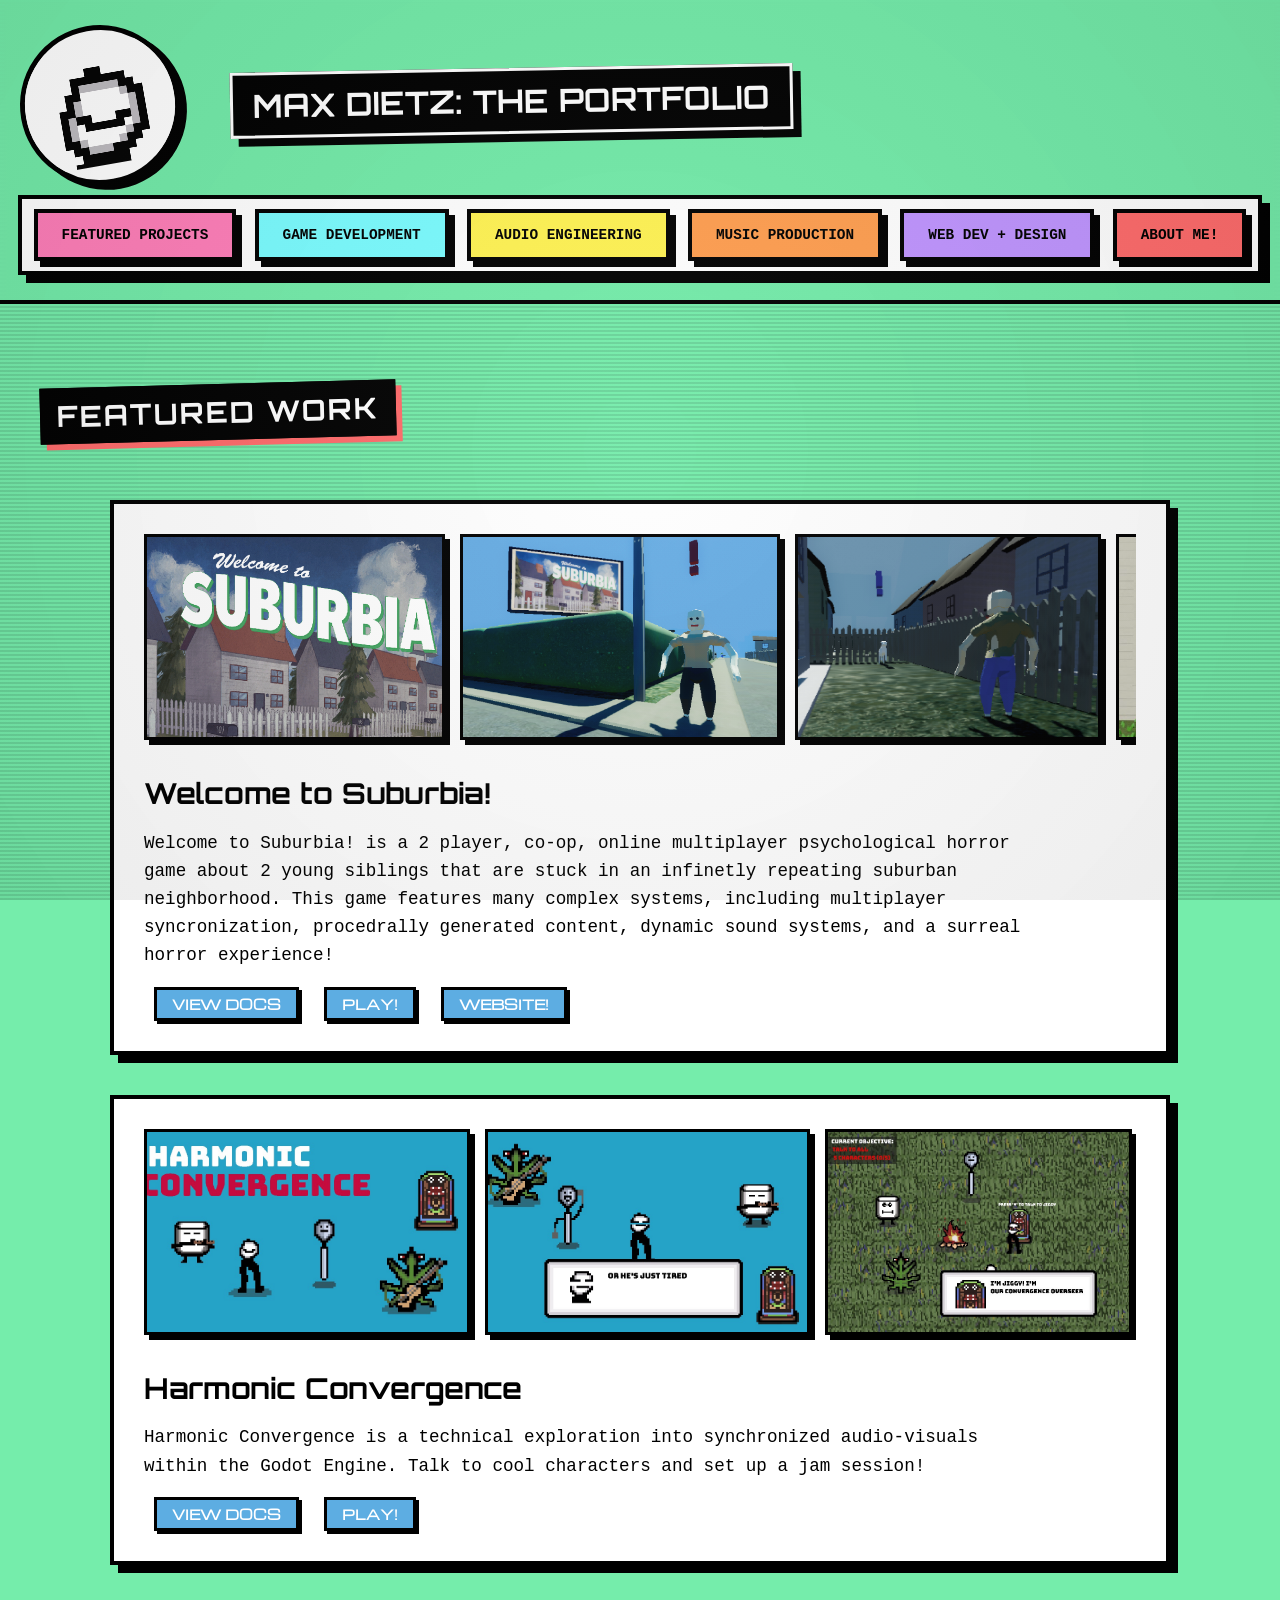
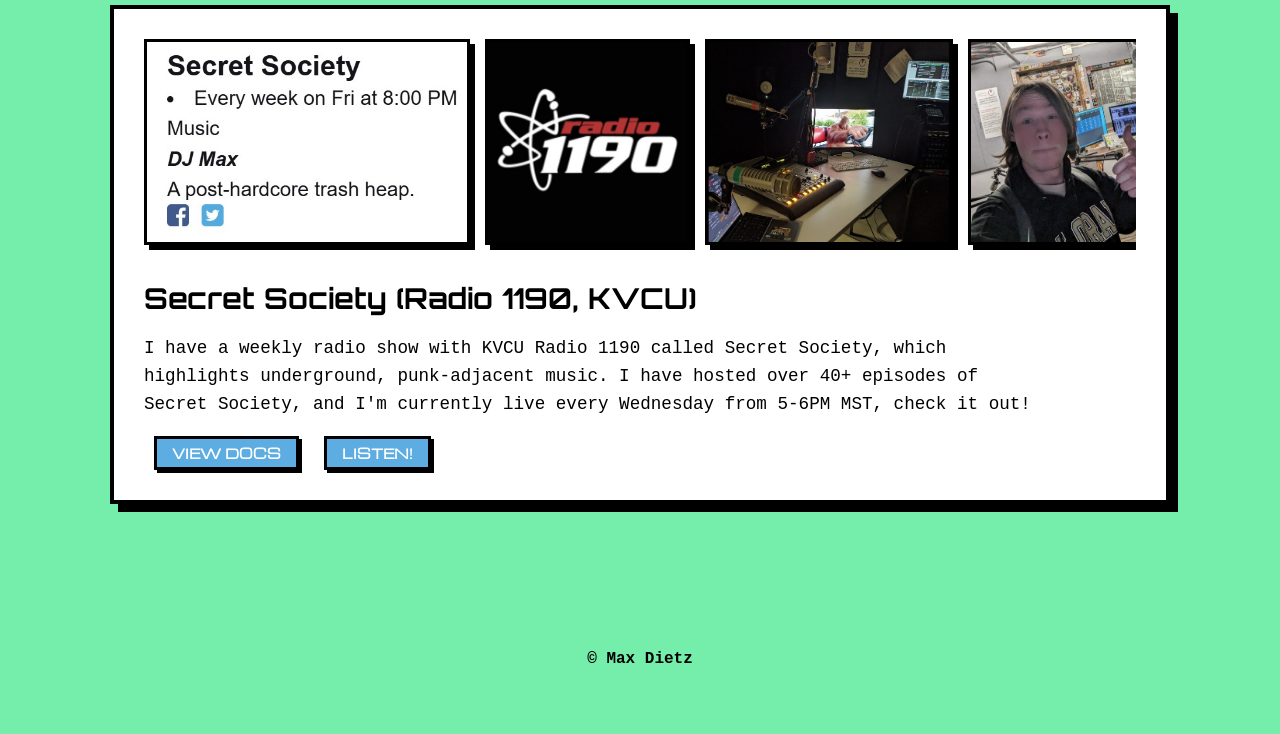
==== commit 25cbaf46: "saving with logo and SES stuff (unfinished)" ====
--- a/portfolioFolder/index.html
+++ b/portfolioFolder/index.html
@@ -11,7 +11,10 @@
 
     <div class="top-bar">
         <div class="header-wrap">
-            <img src="img/LogoPort.png" alt="Max Dietz Logo" class="main-logo"> 
+            <div class="logo-wrapper">
+                <img src="img/logo1.png" alt="Max Dietz Logo" class="main-logo"> 
+                <img src="img/logo2.png" alt="Logo Hover" class="logo-hover">
+            </div>
             <header>
                 <h1>MAX DIETZ: THE PORTFOLIO</h1>
             </header>
--- a/portfolioFolder/portfolio.css
+++ b/portfolioFolder/portfolio.css
@@ -104,8 +104,7 @@
     border-bottom: 4px solid black;
 }
 .top-bar {
-    background: rgba(117, 237, 171, 0.85); /* Your green at 85% opacity */
-    backdrop-filter: blur(10px); /* Blurs the grid texture behind it */
+    background: rgba(117, 237, 171, 0.85); 
     -webkit-backdrop-filter: blur(10px);
     border-bottom: 4px solid black;
 }
@@ -113,7 +112,7 @@
 
 
 
-/* You'll need to change your H1 border so it doesn't disappear */
+
 .top-bar h1 {
     border: 3px solid white;
     font-family: 'Orbitron', sans-serif; /* Matching your project titles */
@@ -126,27 +125,63 @@
     margin-left: 20px;
 }
 
-/* Logo Styling - The "Sticker" Look */
-.main-logo {
-    
-    border: 5px solid black; /* Slightly thicker border for the larger size */
+/* 1. The Container - Now properly sized to 150px */
+.logo-wrapper {
+    position: relative;
+    width: 150px;  /* Match your image width */
+    height: 150px; /* Match your image height */
+    display: inline-block;
+    vertical-align: middle;
+    
+    /* Pushes the "AUDIO ENGINEERING" text away from the logo */
+    margin-right: 30px; 
+    
+    /* Keeps the logo from touching the top or bottom of the green bar */
+    margin-top: 10px;
+    margin-bottom: 10px;
+    
+    transition: transform 0.3s cubic-bezier(0.175, 0.885, 0.32, 1.275);
+    z-index: 1001;
+}
+
+/* 2. Unified Image Settings */
+.logo-wrapper img {
+    position: absolute;
+    top: 0;
+    left: 0;
+    width: 150px;
+    height: 150px;
+    
+    border: 5px solid black;
     border-radius: 50%; 
     background: white;
+    box-shadow: 6px 6px 0px black;
+    
+    /* We move the rotation here so it doesn't fight the wrapper */
     transform: rotate(-10deg); 
-    box-shadow: 6px 6px 0px black; /* Heavier shadow for a bigger "sticker" */
-    transition: 0.3s cubic-bezier(0.175, 0.885, 0.32, 1.275);
-    /* object-fit: cover; */
-    z-index: 1001; /* Ensure it sits above the nav */
-}
-
-.main-logo:hover {
-    transform: rotate(5deg) scale(1.15); /* Slightly more aggressive pop */
-    background: var(--accent);
-}
-
-.main-logo img{
-    object-fit: cover;
-    
+    
+    object-fit: contain;
+    transition: opacity 0.2s ease-in-out;
+}
+
+/* 3. Hover States */
+.logo-hover {
+    opacity: 0;
+}
+
+.logo-wrapper:hover {
+    /* The whole "sticker" pops up */
+    transform: scale(1.1) rotate(-5deg) translateY(-5px);
+    cursor: pointer;
+}
+
+.logo-wrapper:hover .logo-normal,
+.logo-wrapper:hover .main-logo { /* Targeting both just in case */
+    opacity: 0;
+}
+
+.logo-wrapper:hover .logo-hover {
+    opacity: 1;
 }
 
 
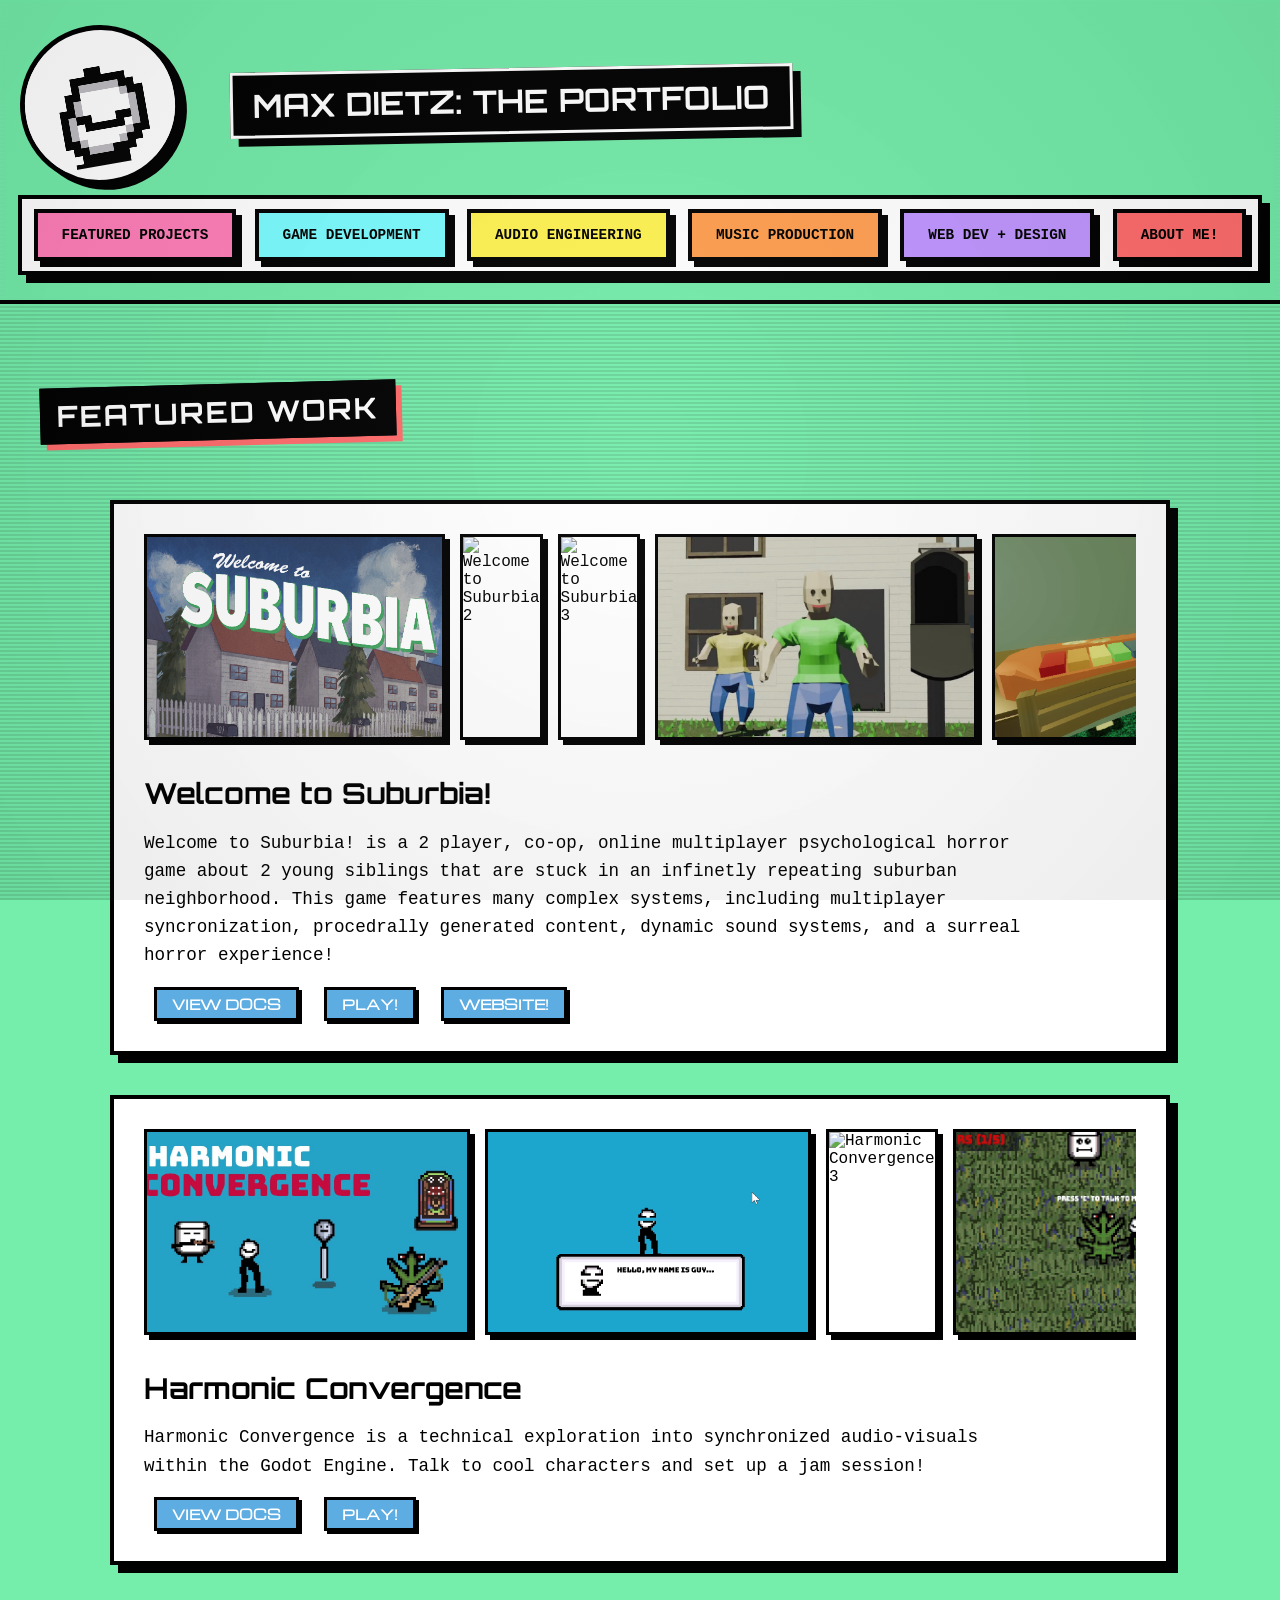
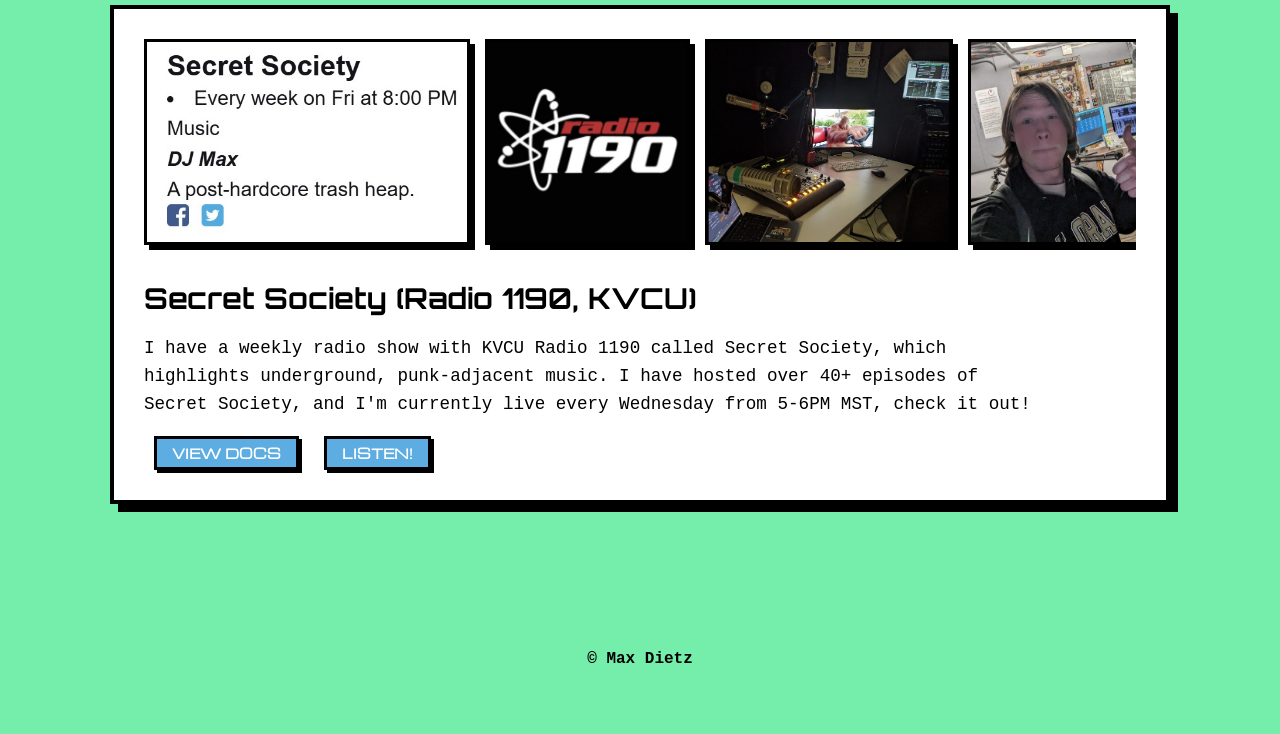
==== commit 8d091283: "just some minor iamge replacements for about me and index!" ====
--- a/portfolioFolder/index.html
+++ b/portfolioFolder/index.html
@@ -37,14 +37,14 @@
 
         <div class="side">
             <div class="side-image-row">
-                <img src="img/WTS1.png" alt="Suburbia 1">
-                <img src="img/WTS2.png" alt="Suburbia 2">
-                <img src="img/WTS3.png" alt="Suburbia 3">
-                <img src="img/WTS4.png" alt="Suburbia 4">
-                <img src="img/WTS5.png" alt="Suburbia 5">
-                <img src="img/WTS6.png" alt="Suburbia 6">
-                <img src="img/WTS7.png" alt="Suburbia 7">
-                <img src="img/WTS8.png" alt="Suburbia 8">
+                <img src="img/WTS1.png" alt="Welcome to Suburbia 1">
+                <img src="img/WTS2.gif" alt="Welcome to Suburbia 2">
+                <img src="img/WTS3.gif" alt="Welcome to Suburbia 3">
+                <img src="img/WTS4.png" alt="Welcome to Suburbia 4">
+                <img src="img/WTS5.png" alt="Welcome to Suburbia 5">
+                <img src="img/WTS6.png" alt="Welcome to Suburbia 6">
+                <img src="img/WTS7.png" alt="Welcome to Suburbia 7">
+                <img src="img/WTS8.png" alt="Welcome to Suburbia 8">
             </div>
             <aside>
                 <h3>Welcome to Suburbia!</h3>
@@ -59,14 +59,14 @@
 
         <div class="side">
             <div class="side-image-row">
-                <img src="img/hC1.jpg" alt="Harmonic 1">
-                <img src="img/hC2.jpg" alt="Harmonic 2">
-                <img src="img/hC3.jpg" alt="Harmonic 3">
-                <img src="img/hC4.jpg" alt="Harmonic 4">
-                <img src="img/hC5.png" alt="Harmonic 5">
-                <img src="img/hC6.png" alt="Harmonic 6">
-                <img src="img/hC7.png" alt="Harmonic 7">
-                <img src="img/hC8.png" alt="Harmonic 8">
+                <img src="img/hC1.jpg" alt="Harmonic Convergence 1">
+                <img src="img/hC2.gif" alt="Harmonic Convergence 2">
+                <img src="img/hC3.gif" alt="Harmonic Convergence 3">
+                <img src="img/hC5.gif" alt="Harmonic Convergence 4">
+                <img src="img/hC4.jpg" alt="Harmonic Convergence 5">
+                <img src="img/hC6.jpg" alt="Harmonic Convergence 6">
+                <img src="img/hC7.png" alt="Harmonic Convergence 7">
+                <img src="img/hC8.gif" alt="Harmonic Convergence 8">
             </div>
             <aside>
                 <h3>Harmonic Convergence</h3>
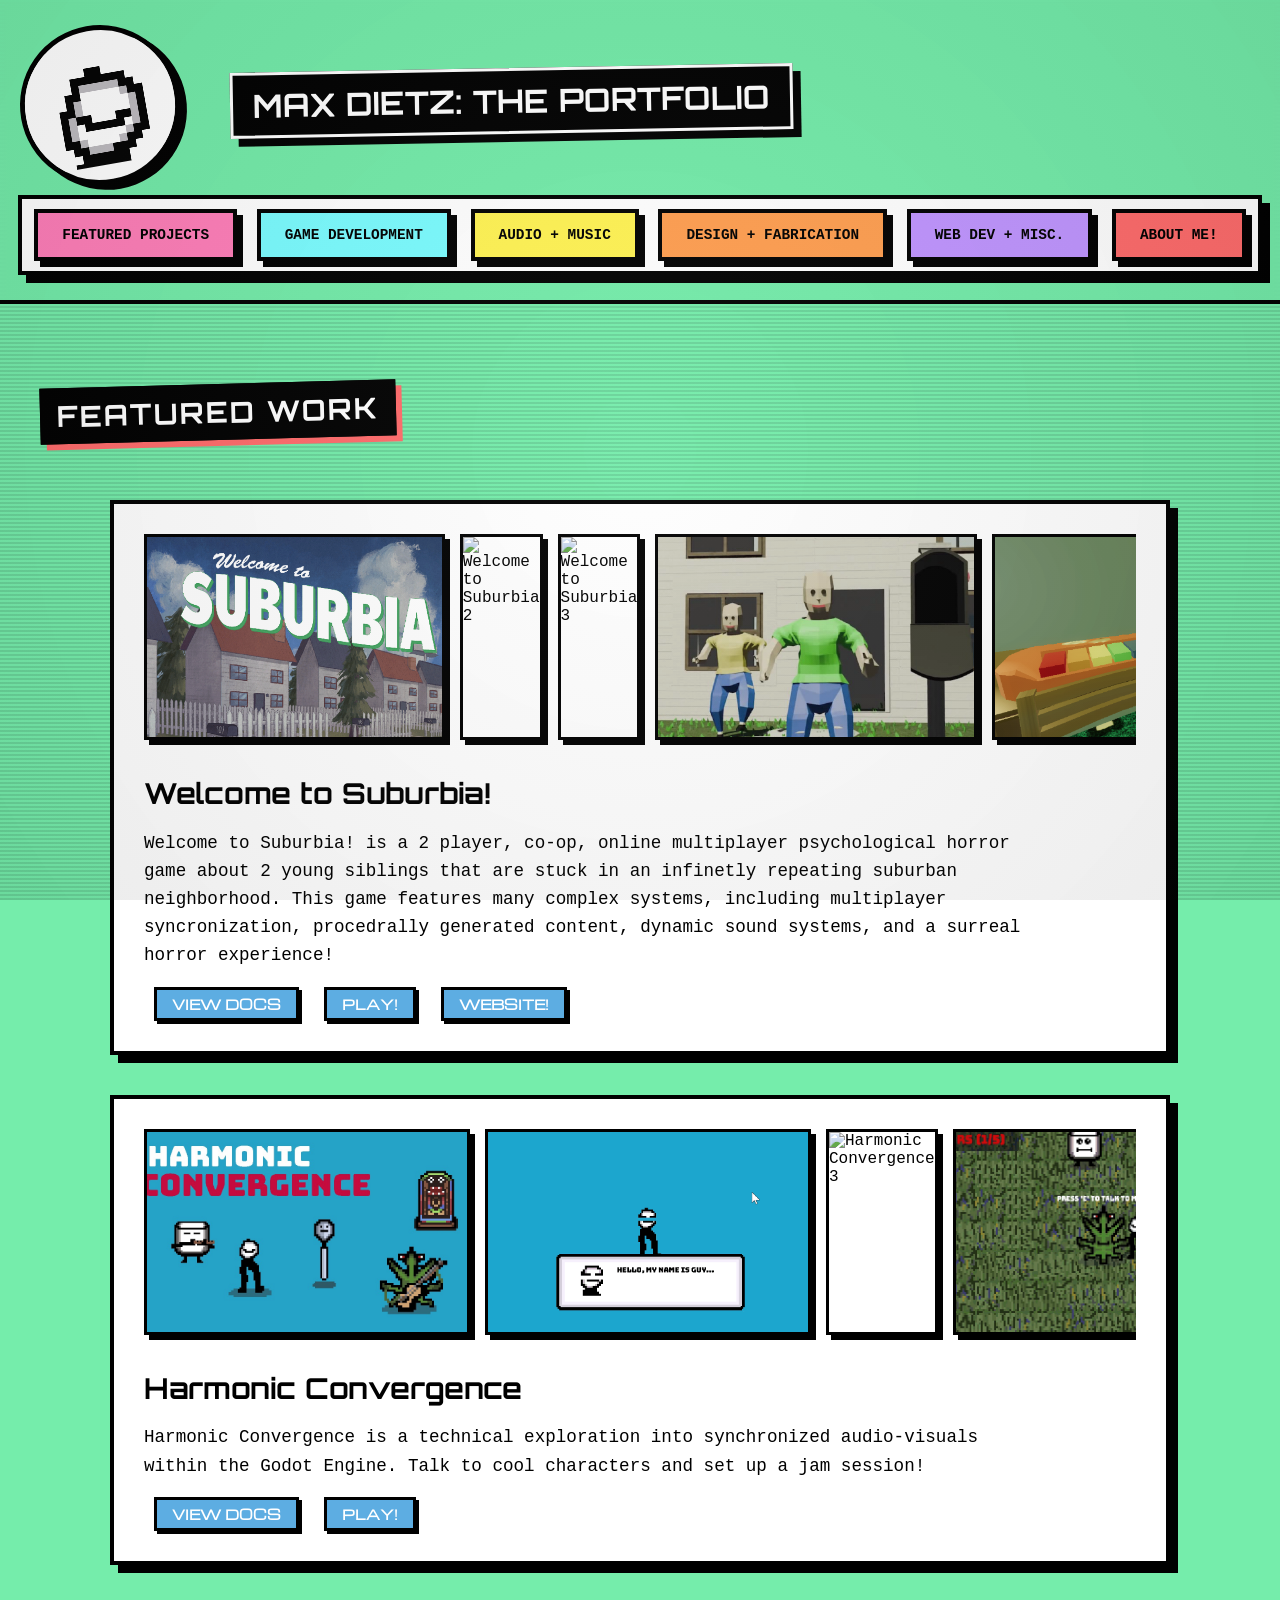
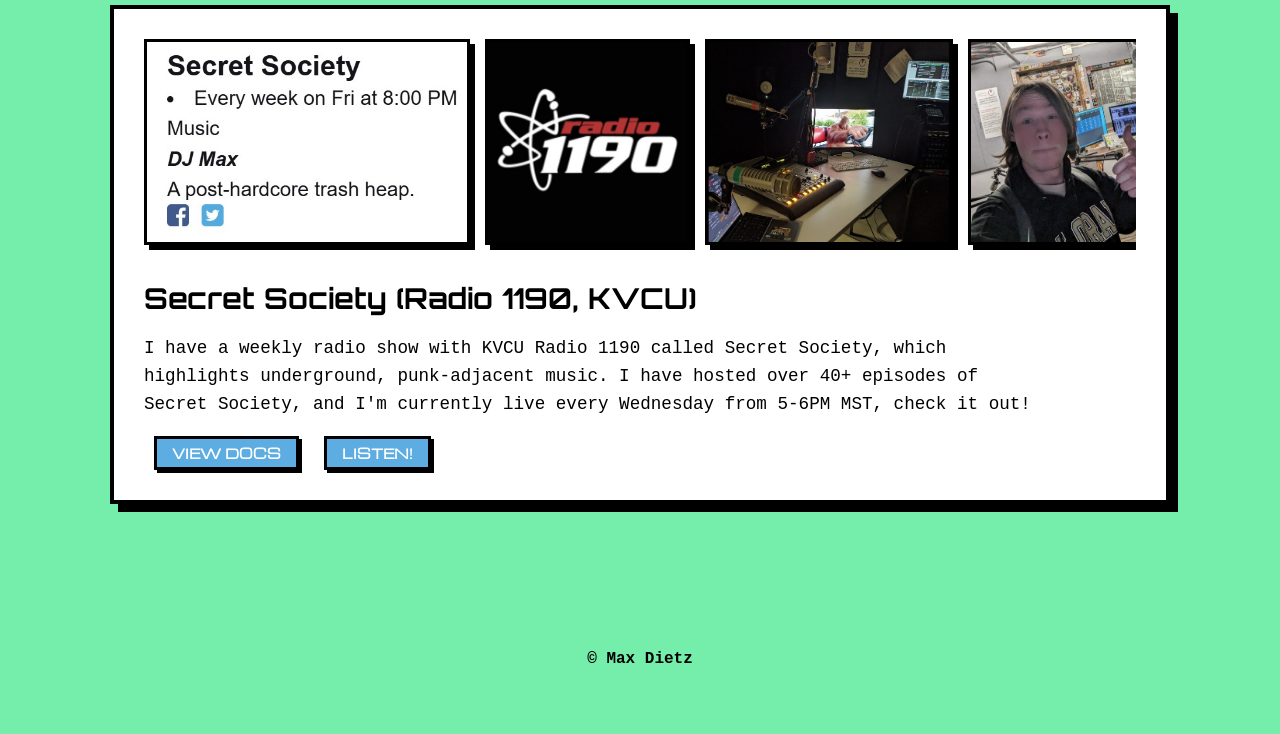
==== commit 2dabc8a2: "Changed Categories across all htmls V1 in case there are issues" ====
--- a/portfolioFolder/index.html
+++ b/portfolioFolder/index.html
@@ -24,9 +24,9 @@
             <ul>
                 <li><a href="https://maxjdietz.github.io/max-dietz-portfolio/portfolioFolder/index.html">Featured Projects</a></li>
                 <li><a href="https://maxjdietz.github.io/max-dietz-portfolio/portfolioFolder/portfolio_gameDev.html">Game Development</a></li>
-                <li><a href="https://maxjdietz.github.io/max-dietz-portfolio/portfolioFolder/portfolio_AudioEng.html">Audio Engineering</a></li>
-                <li><a href="https://maxjdietz.github.io/max-dietz-portfolio/portfolioFolder/portfolio_MusicProd.html">Music Production</a></li>
-                <li><a href="https://maxjdietz.github.io/max-dietz-portfolio/portfolioFolder/portfolio_Design.html">Web Dev + Design</a></li>
+                <li><a href="https://maxjdietz.github.io/max-dietz-portfolio/portfolioFolder/portfolio_AudioEng.html">Audio + Music</a></li>
+                <li><a href="https://maxjdietz.github.io/max-dietz-portfolio/portfolioFolder/portfolio_fabDesign.html">Design + Fabrication</a></li>
+                <li><a href="https://maxjdietz.github.io/max-dietz-portfolio/portfolioFolder/portfolio_webDev.html">Web Dev + Misc.</a></li>
                 <li><a href="https://maxjdietz.github.io/max-dietz-portfolio/portfolioFolder/portfolio_AboutMe.html">About Me!</a></li>
             </ul>
         </nav>
--- a/portfolioFolder/portfolio.css
+++ b/portfolioFolder/portfolio.css
@@ -683,10 +683,14 @@
 .side h3:hover {
     /* Lifts it up and gives it a slight "active" tilt */
     transform: translateY(-5px) rotate(-1deg) scale(1.02);
-    color: var(--accent); /* Optional: changes text to your coral red on hover */
-}
-
-/* 3. Ensure the buttons inside the H3 (like in 'About Me') don't get messy */
+   
+}
+
+
 .side h3 .projects-btn {
     vertical-align: middle;
 }
+
+.about_me_aside{
+    font-size: smaller;
+}
